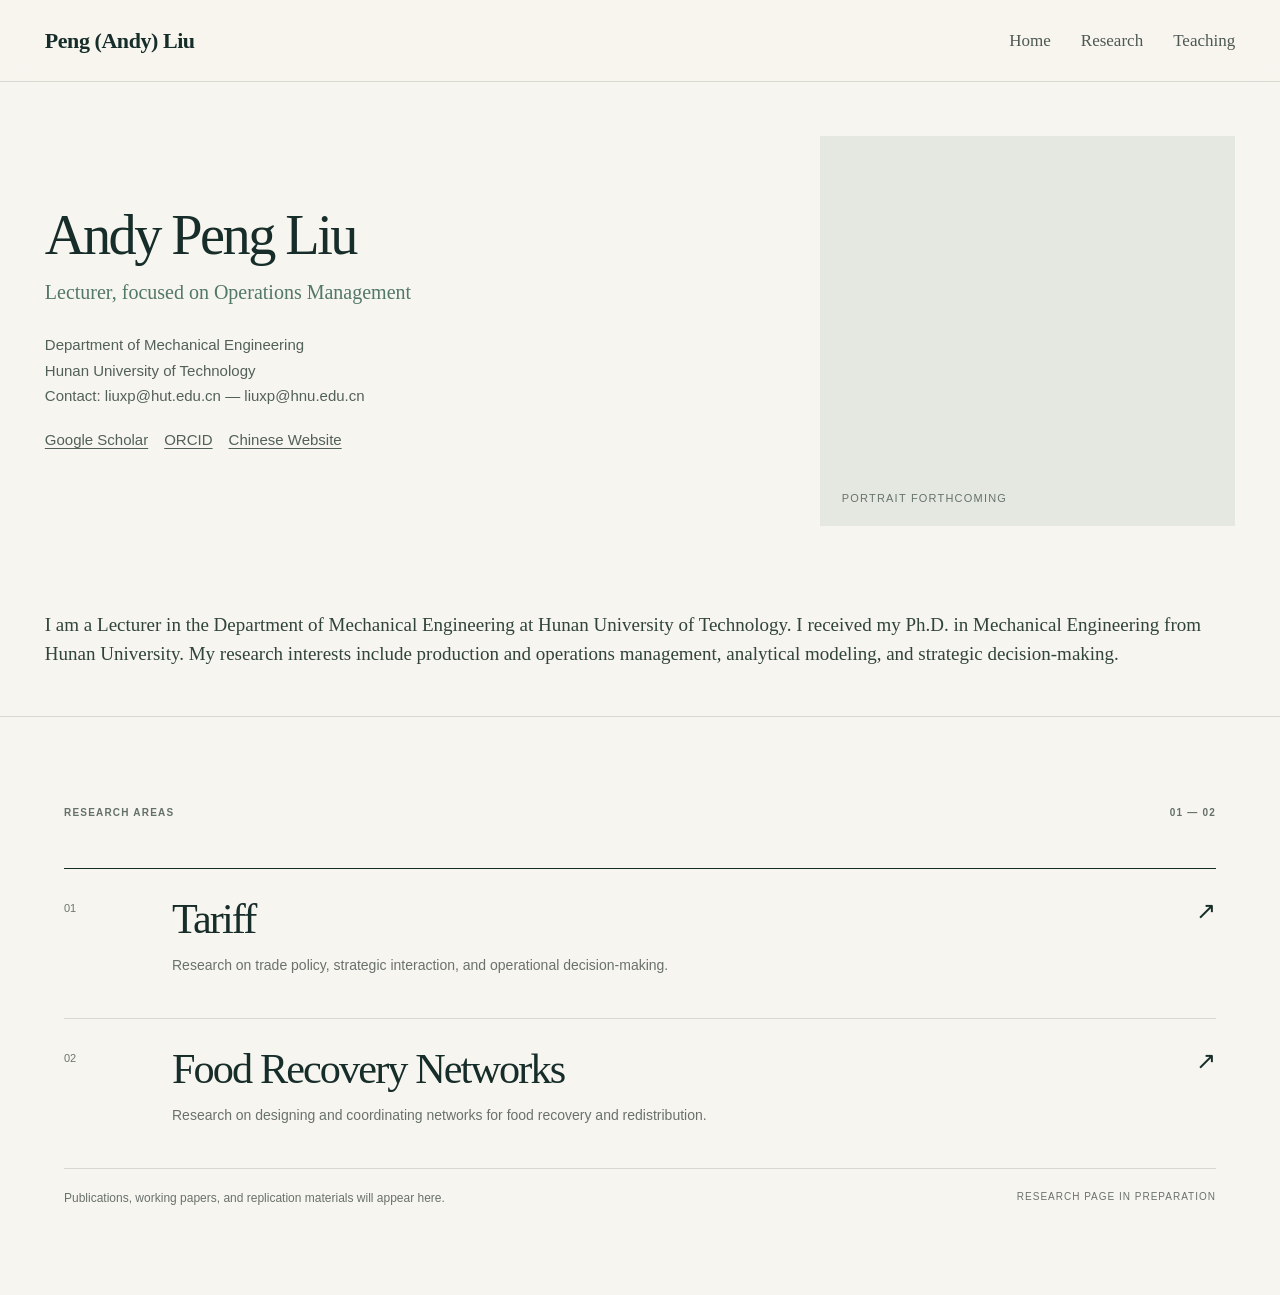
==== index.html @ fd083409 "Add files via upload" ====
<!doctype html>
<html lang="en">
  <head>
    <meta charset="utf-8" />
    <meta name="viewport" content="width=device-width, initial-scale=1" />
    <meta name="description" content="Academic homepage of Peng (Andy) Liu, Operations Management researcher." />
    <title>Peng (Andy) Liu | Operations Management</title>
    <link rel="stylesheet" href="styles.css" />
    <style>
      .site-header { justify-content: space-between; padding-left: 3.5vw; padding-right: 3.5vw; }
      .wordmark { font-family: Georgia, 'Times New Roman', serif; font-size: 22px; letter-spacing: -.02em; }
      .wordmark span, .contact-link { display: none; }
      nav { margin-left: auto; gap: 30px; font-family: Georgia, 'Times New Roman', serif; font-size: 17px; font-weight: 400; }
      .hero > .eyebrow { display: none; }
      .hero { min-height: 500px; padding: 3.5vh 3.5vw 24px; }
      .hero-grid { grid-template-columns: minmax(0, 1.08fr) minmax(300px, .62fr); gap: 4vw; max-width: 1280px; width: 100%; margin: 22px auto; align-items: center; }
      .intro-name { font-size: clamp(40px, 4.4vw, 66px); }
      .intro-role { font-family: Georgia, 'Times New Roman', serif; font-size: 20px; color: #527868; }
      .intro-details { margin-top: 28px; font-size: 15px; line-height: 1.7; color: #52605a; }
      .intro-details p { margin: 0; }
      .intro-bio { max-width: 690px; margin: 22px 0 0; font-family: Arial, Helvetica, sans-serif; font-size: 15px; line-height: 1.7; color: #52605a; }
      .intro-links { margin-top: 18px; display: flex; flex-wrap: wrap; gap: 16px; font-size: 15px; line-height: 1.7; color: #52605a; }
      .intro-links a { text-decoration: underline; text-underline-offset: 3px; }
      .portrait-placeholder { min-height: 390px; display: flex; align-items: flex-end; padding: 22px; background: #e5e8e1; color: #66736b; font-size: 11px; text-transform: uppercase; letter-spacing: .11em; }
      .bio-row { max-width: 1280px; width: 100%; margin: 62px auto 24px; font-family: Georgia, 'Times New Roman', serif; font-size: 19px; line-height: 1.55; color: #30443b; }
      .bio-row p { max-width: 100%; margin: 0; }
    </style>
  </head>
  <body>
    <main>
      <header class="site-header">
        <a class="wordmark" href="#home" aria-label="Peng (Andy) Liu home"><strong>Peng (Andy) Liu</strong></a>
        <nav aria-label="Main navigation"><a href="#home">Home</a><a href="research.html">Research</a><a href="teaching.html">Teaching</a></nav>
      </header>
      <section class="hero" id="home">
        <div class="hero-grid"><div><h1 class="intro-name">Andy Peng Liu</h1><p class="intro-role">Lecturer, focused on Operations Management</p><div class="intro-details"><p>Department of Mechanical Engineering</p><p>Hunan University of Technology</p><p>Contact: <a href="mailto:liuxp@hut.edu.cn">liuxp@hut.edu.cn</a> — <a href="mailto:liuxp@hnu.edu.cn">liuxp@hnu.edu.cn</a></p></div><div class="intro-links"><a href="https://scholar.google.com/citations?view_op=list_works&amp;hl=zh-CN&amp;user=Waus3XwAAAAJ" target="_blank" rel="noreferrer">Google Scholar</a><a href="https://orcid.org/0000-0003-0127-5025" target="_blank" rel="noreferrer">ORCID</a><a href="https://machine.hut.edu.cn/info/1627/24286.htm" target="_blank" rel="noreferrer">Chinese Website</a></div></div><div class="portrait-placeholder">Portrait forthcoming</div></div>
        <div class="bio-row"><p>I am a Lecturer in the Department of Mechanical Engineering at Hunan University of Technology. I received my Ph.D. in Mechanical Engineering from Hunan University. My research interests include production and operations management, analytical modeling, and strategic decision-making.</p></div>
      </section>
      <section class="research-section" id="research"><div class="section-label"><span>Research Areas</span><span>01 — 02</span></div><div class="research-list">
        <article class="research-card"><span class="research-number">01</span><div><h2>Tariff</h2><p>Research on trade policy, strategic interaction, and operational decision-making.</p></div><a class="card-arrow" href="research.html">↗</a></article>
        <article class="research-card"><span class="research-number">02</span><div><h2>Food Recovery Networks</h2><p>Research on designing and coordinating networks for food recovery and redistribution.</p></div><a class="card-arrow" href="research.html">↗</a></article>
      </div><div class="research-note"><p>Publications, working papers, and replication materials will appear here.</p><span>Research page in preparation</span></div></section>
    </main>
  </body>
</html>
---- styles.css ----
:root{--ink:#172d2a;--paper:#f7f5ef;--muted:#69716c;--line:#d7d8d0;--accent:#a7c8b8}*{box-sizing:border-box}html{scroll-behavior:smooth}body{margin:0;background:var(--paper);color:var(--ink);font-family:Arial,Helvetica,sans-serif}a{color:inherit;text-decoration:none}.site-header{min-height:82px;display:flex;align-items:center;justify-content:space-between;gap:24px;padding:0 5vw;border-bottom:1px solid var(--line);background:rgba(247,245,239,.94);position:sticky;top:0;z-index:5;backdrop-filter:blur(10px)}.wordmark{display:flex;align-items:center;gap:11px;font-size:14px}.wordmark span{display:grid;place-items:center;width:31px;height:31px;background:var(--ink);color:var(--paper);font-family:Georgia,serif;font-size:12px;border-radius:50%}.wordmark strong{font-weight:600}nav{display:flex;gap:28px;font-size:13px;color:#4d5852}nav a:hover,.contact-link:hover,.text-link:hover{color:#527868}.contact-link{font-size:13px;border-bottom:1px solid var(--ink);padding-bottom:3px}.hero{min-height:640px;padding:11vh 5vw 32px;display:flex;flex-direction:column;justify-content:space-between}.eyebrow,.section-label{text-transform:uppercase;letter-spacing:.12em;font-size:10px;font-weight:700;color:#63716a}.hero-grid{display:grid;grid-template-columns:minmax(0,1.45fr) minmax(250px,.55fr);gap:8vw;align-items:end;margin:50px 0}.intro-line{margin:0 0 15px;font-family:Georgia,serif;font-style:italic;font-size:18px;color:#527868}h1,h2{font-family:Georgia,'Times New Roman',serif;font-weight:400;letter-spacing:-.045em;margin:0}h1{max-width:850px;font-size:clamp(50px,7.3vw,113px);line-height:.94}.hero-copy{border-left:1px solid var(--line);padding-left:24px;max-width:350px}.hero-copy p{margin:0;font-size:16px;line-height:1.55}.hero-copy .role{margin-top:28px;font-size:12px;line-height:1.65;color:var(--muted)}.hero-footer{padding-top:20px;border-top:1px solid var(--line);display:flex;justify-content:space-between;font-size:12px;color:var(--muted)}.hero-footer a{color:var(--ink)}.research-section,.split-section{padding:90px 5vw;border-top:1px solid var(--line)}.section-label{display:flex;justify-content:space-between;margin-bottom:50px}.research-list{border-top:1px solid var(--ink)}.research-card{padding:28px 0;min-height:150px;border-bottom:1px solid var(--line);display:grid;grid-template-columns:90px minmax(0,1fr) 32px;gap:18px;align-items:start;transition:.2s}.research-card:hover{padding-left:14px;padding-right:14px;background:#eef0e9}.research-number{font-size:11px;color:#6c756e;padding-top:5px}.research-card h2{font-size:clamp(28px,3.3vw,50px);line-height:1.05}.research-card p{margin:13px 0 0;color:var(--muted);max-width:560px;line-height:1.5;font-size:14px}.card-arrow{font-size:24px;text-align:right}.research-note{display:flex;justify-content:space-between;gap:20px;padding-top:22px;color:var(--muted);font-size:12px}.research-note p{margin:0}.research-note span{text-transform:uppercase;letter-spacing:.1em;font-size:10px}.split-content{display:grid;grid-template-columns:1.15fr .65fr;gap:10vw;align-items:end}.split-content h2,.cv-section h2,footer h2{font-size:clamp(36px,4.3vw,65px);line-height:1.01}.split-content p{margin:0 0 24px;max-width:385px;color:var(--muted);line-height:1.6;font-size:14px}.text-link{font-size:13px;border-bottom:1px solid var(--ink);padding-bottom:5px}.cv-section{padding:90px 5vw;display:grid;grid-template-columns:1.15fr .65fr;gap:10vw;background:var(--ink);color:#f5f2e9}.cv-section .eyebrow{color:var(--accent);margin:0 0 22px}.cv-action{align-self:end}.cv-action p{font-size:14px;line-height:1.55;max-width:320px;color:#c7d1ca}.button-muted{display:inline-block;margin-top:18px;padding:12px 17px;border:1px solid #81958b;font-size:12px}footer{padding:90px 5vw 28px;display:grid;grid-template-columns:1.15fr .65fr;gap:60px 10vw}footer .eyebrow{margin:0 0 22px}.footer-links{align-self:end}.email-placeholder{font-family:Georgia,serif;font-size:22px;border-bottom:1px solid var(--ink);padding-bottom:6px}.footer-links p{margin:24px 0 0;color:var(--muted);font-size:12px}.copyright{grid-column:1/-1;padding-top:48px;margin:0;color:var(--muted);font-size:11px;border-top:1px solid var(--line)}@media(max-width:720px){.site-header{min-height:68px;padding:0 22px}.site-header nav,.contact-link{display:none}.hero{min-height:580px;padding:90px 22px 28px}.hero-grid,.split-content,.cv-section,footer{grid-template-columns:1fr;gap:34px}.hero-copy{border-left:0;border-top:1px solid var(--line);padding:18px 0 0}.hero-footer{gap:16px}.research-section,.split-section,.cv-section,footer{padding:64px 22px}.research-card{grid-template-columns:42px minmax(0,1fr) 24px}.research-card h2{font-size:31px}.research-note{flex-direction:column}.cv-section{gap:48px}footer{padding-bottom:24px}}
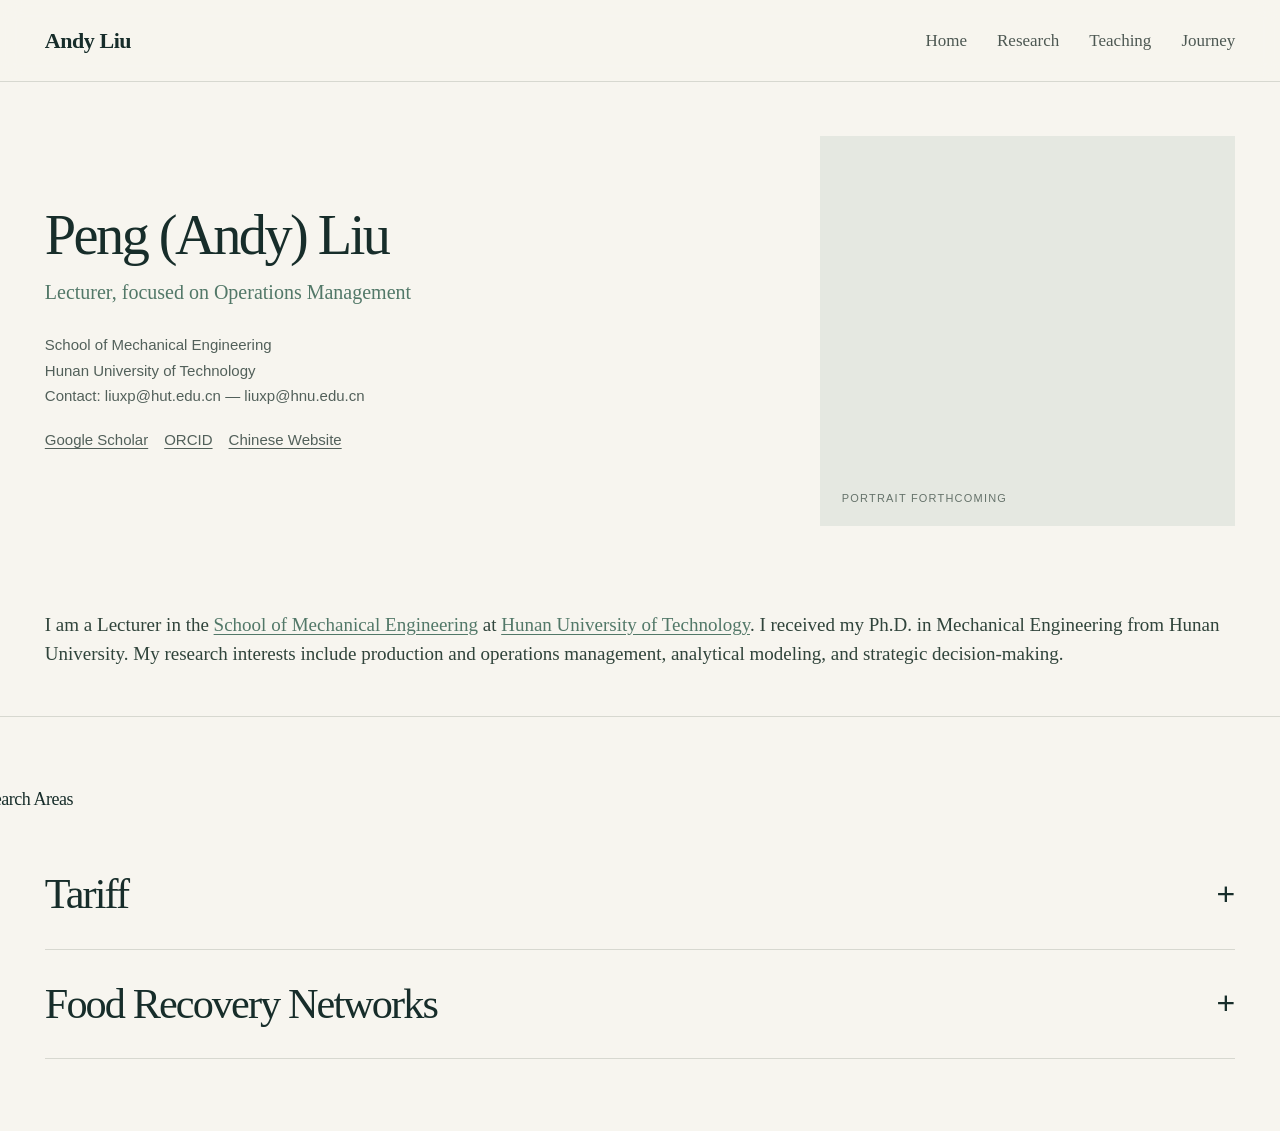
==== commit 1888f119: "Add files via upload" ====
--- a/index.html
+++ b/index.html
@@ -18,28 +18,39 @@
       .intro-role { font-family: Georgia, 'Times New Roman', serif; font-size: 20px; color: #527868; }
       .intro-details { margin-top: 28px; font-size: 15px; line-height: 1.7; color: #52605a; }
       .intro-details p { margin: 0; }
+      .bio-row .school-link { color: #527868; text-decoration: underline; text-underline-offset: 3px; }
       .intro-bio { max-width: 690px; margin: 22px 0 0; font-family: Arial, Helvetica, sans-serif; font-size: 15px; line-height: 1.7; color: #52605a; }
       .intro-links { margin-top: 18px; display: flex; flex-wrap: wrap; gap: 16px; font-size: 15px; line-height: 1.7; color: #52605a; }
       .intro-links a { text-decoration: underline; text-underline-offset: 3px; }
       .portrait-placeholder { min-height: 390px; display: flex; align-items: flex-end; padding: 22px; background: #e5e8e1; color: #66736b; font-size: 11px; text-transform: uppercase; letter-spacing: .11em; }
       .bio-row { max-width: 1280px; width: 100%; margin: 62px auto 24px; font-family: Georgia, 'Times New Roman', serif; font-size: 19px; line-height: 1.55; color: #30443b; }
       .bio-row p { max-width: 100%; margin: 0; }
+      .research-section { padding: 72px 3.5vw; }
+      .research-section > .section-label { max-width: 1280px; margin: 0 auto 30px; padding-left: 0; transform: translateX(-6vw); }
+      .research-section > .section-label span:first-child { color: #172d2a; font-family: Georgia, 'Times New Roman', serif; font-size: 18px; font-weight: 400; letter-spacing: -.025em; text-transform: none; }
+      .research-list { max-width: 1280px; margin: 0 auto; border-top: 0; }
+      .research-card { display: block; min-height: 0; padding: 32px 0; cursor: pointer; }
+      .research-card h2 { font-size: clamp(29px, 3.3vw, 47px); }
+      .research-number, .research-card p, .card-arrow, .research-note { display: none; }
+      .research-card summary { list-style: none; display: flex; align-items: center; justify-content: space-between; }.research-card summary::-webkit-details-marker { display: none; }
+      .research-card summary::after { content: '+'; font-size: 32px; font-weight: 300; }.research-card[open] summary::after { content: '−'; }
+      .research-card .area-description { display: block; max-width: 100%; margin: 20px 0 4px; color: #52605a; font-size: 16px; line-height: 1.72; }
     </style>
   </head>
   <body>
     <main>
       <header class="site-header">
-        <a class="wordmark" href="#home" aria-label="Peng (Andy) Liu home"><strong>Peng (Andy) Liu</strong></a>
-        <nav aria-label="Main navigation"><a href="#home">Home</a><a href="research.html">Research</a><a href="teaching.html">Teaching</a></nav>
+        <a class="wordmark" href="index.html" aria-label="Andy Liu home"><strong>Andy Liu</strong></a>
+        <nav aria-label="Main navigation"><a href="#home">Home</a><a href="research.html">Research</a><a href="teaching.html">Teaching</a><a href="journey.html">Journey</a></nav>
       </header>
       <section class="hero" id="home">
-        <div class="hero-grid"><div><h1 class="intro-name">Andy Peng Liu</h1><p class="intro-role">Lecturer, focused on Operations Management</p><div class="intro-details"><p>Department of Mechanical Engineering</p><p>Hunan University of Technology</p><p>Contact: <a href="mailto:liuxp@hut.edu.cn">liuxp@hut.edu.cn</a> — <a href="mailto:liuxp@hnu.edu.cn">liuxp@hnu.edu.cn</a></p></div><div class="intro-links"><a href="https://scholar.google.com/citations?view_op=list_works&amp;hl=zh-CN&amp;user=Waus3XwAAAAJ" target="_blank" rel="noreferrer">Google Scholar</a><a href="https://orcid.org/0000-0003-0127-5025" target="_blank" rel="noreferrer">ORCID</a><a href="https://machine.hut.edu.cn/info/1627/24286.htm" target="_blank" rel="noreferrer">Chinese Website</a></div></div><div class="portrait-placeholder">Portrait forthcoming</div></div>
-        <div class="bio-row"><p>I am a Lecturer in the Department of Mechanical Engineering at Hunan University of Technology. I received my Ph.D. in Mechanical Engineering from Hunan University. My research interests include production and operations management, analytical modeling, and strategic decision-making.</p></div>
+        <div class="hero-grid"><div><h1 class="intro-name">Peng (Andy) Liu</h1><p class="intro-role">Lecturer, focused on Operations Management</p><div class="intro-details"><p>School of Mechanical Engineering</p><p>Hunan University of Technology</p><p>Contact: <a href="mailto:liuxp@hut.edu.cn">liuxp@hut.edu.cn</a> — <a href="mailto:liuxp@hnu.edu.cn">liuxp@hnu.edu.cn</a></p></div><div class="intro-links"><a href="https://scholar.google.com/citations?view_op=list_works&amp;hl=zh-CN&amp;user=Waus3XwAAAAJ" target="_blank" rel="noreferrer">Google Scholar</a><a href="https://orcid.org/0000-0003-0127-5025" target="_blank" rel="noreferrer">ORCID</a><a href="https://machine.hut.edu.cn/info/1627/24286.htm" target="_blank" rel="noreferrer">Chinese Website</a></div></div><div class="portrait-placeholder">Portrait forthcoming</div></div>
+        <div class="bio-row"><p>I am a Lecturer in the <a class="school-link" href="https://machine.hut.edu.cn/" target="_blank" rel="noreferrer">School of Mechanical Engineering</a> at <a class="school-link" href="https://www.hut.edu.cn/" target="_blank" rel="noreferrer">Hunan University of Technology</a>. I received my Ph.D. in Mechanical Engineering from Hunan University. My research interests include production and operations management, analytical modeling, and strategic decision-making.</p></div>
       </section>
-      <section class="research-section" id="research"><div class="section-label"><span>Research Areas</span><span>01 — 02</span></div><div class="research-list">
-        <article class="research-card"><span class="research-number">01</span><div><h2>Tariff</h2><p>Research on trade policy, strategic interaction, and operational decision-making.</p></div><a class="card-arrow" href="research.html">↗</a></article>
-        <article class="research-card"><span class="research-number">02</span><div><h2>Food Recovery Networks</h2><p>Research on designing and coordinating networks for food recovery and redistribution.</p></div><a class="card-arrow" href="research.html">↗</a></article>
-      </div><div class="research-note"><p>Publications, working papers, and replication materials will appear here.</p><span>Research page in preparation</span></div></section>
+      <section class="research-section" id="research"><div class="section-label"><span>Research Areas</span><span></span></div><div class="research-list">
+        <details class="research-card"><summary><h2>Tariff</h2></summary><p class="area-description">I view tariffs not only as trade-policy instruments, but also as operational forces that reshape firms&apos; costs, pricing, sourcing, and production decisions. My interest is in how tariff changes alter strategic interactions across supply chains and, ultimately, firms&apos; operational choices.</p></details>
+        <details class="research-card"><summary><h2>Food Recovery Networks</h2></summary><p class="area-description">I view food recovery networks as a coordination and allocation problem. Decisions about recipient sourcing, matching, and the balance between quantity and variety affect both system performance and the social value created by food recovery.</p></details>
+      </div></section>
     </main>
   </body>
 </html>
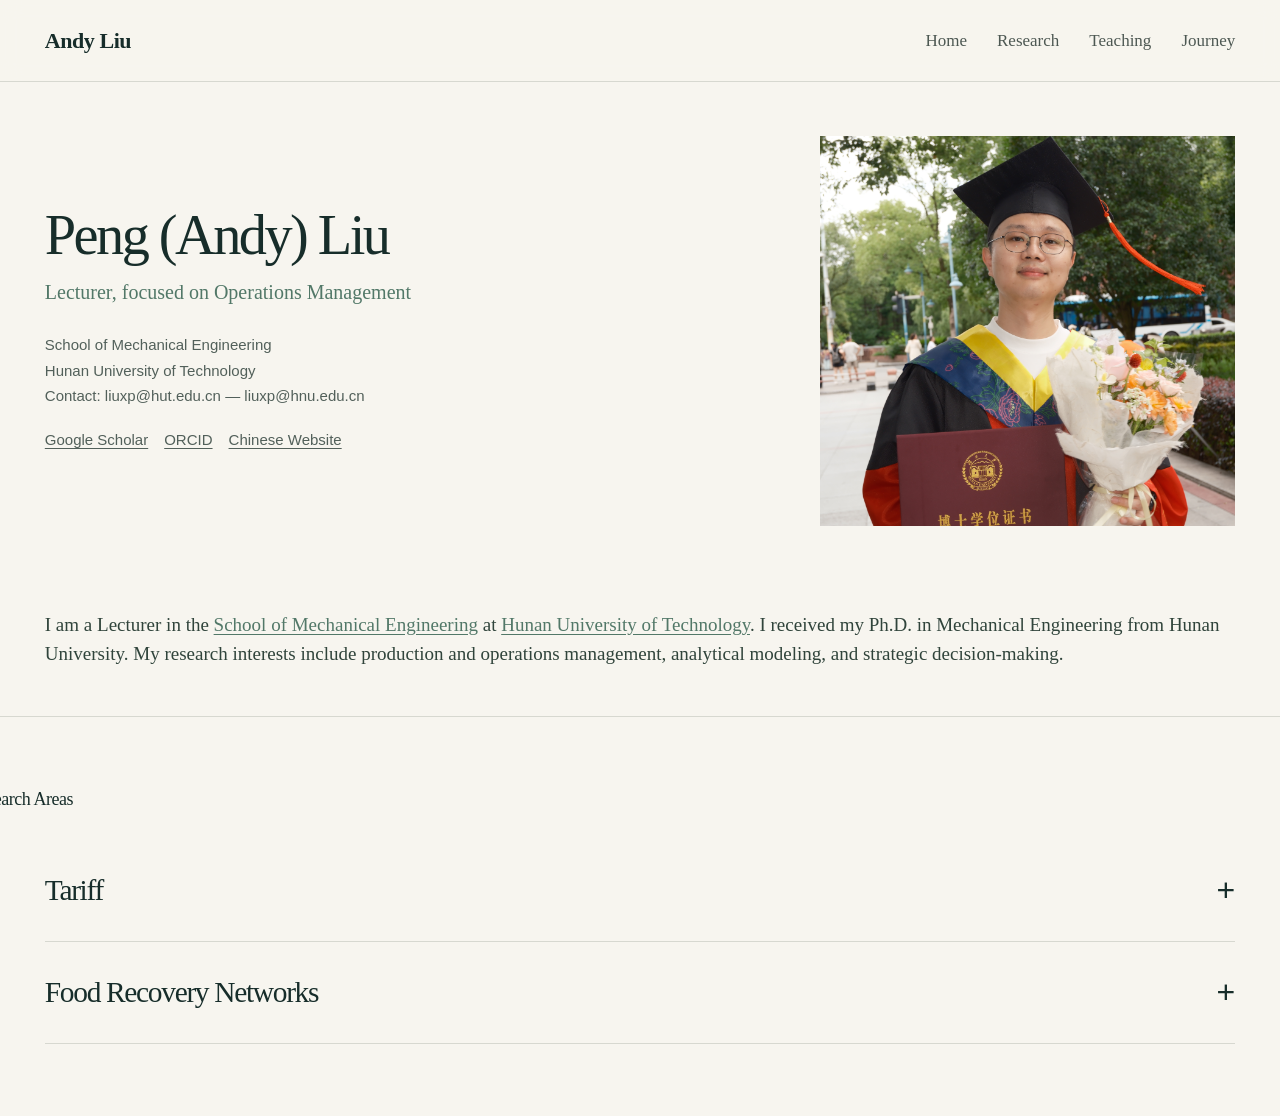
==== commit cef0ed7f: "Add files via upload" ====
--- a/index.html
+++ b/index.html
@@ -23,6 +23,7 @@
       .intro-links { margin-top: 18px; display: flex; flex-wrap: wrap; gap: 16px; font-size: 15px; line-height: 1.7; color: #52605a; }
       .intro-links a { text-decoration: underline; text-underline-offset: 3px; }
       .portrait-placeholder { min-height: 390px; display: flex; align-items: flex-end; padding: 22px; background: #e5e8e1; color: #66736b; font-size: 11px; text-transform: uppercase; letter-spacing: .11em; }
+      .portrait-image { display: block; width: 100%; min-height: 390px; height: 100%; object-fit: cover; object-position: center; background: #e5e8e1; }
       .bio-row { max-width: 1280px; width: 100%; margin: 62px auto 24px; font-family: Georgia, 'Times New Roman', serif; font-size: 19px; line-height: 1.55; color: #30443b; }
       .bio-row p { max-width: 100%; margin: 0; }
       .research-section { padding: 72px 3.5vw; }
@@ -30,7 +31,7 @@
       .research-section > .section-label span:first-child { color: #172d2a; font-family: Georgia, 'Times New Roman', serif; font-size: 18px; font-weight: 400; letter-spacing: -.025em; text-transform: none; }
       .research-list { max-width: 1280px; margin: 0 auto; border-top: 0; }
       .research-card { display: block; min-height: 0; padding: 32px 0; cursor: pointer; }
-      .research-card h2 { font-size: clamp(29px, 3.3vw, 47px); }
+      .research-card h2 { font-size: clamp(21px, 2.3vw, 32px); }
       .research-number, .research-card p, .card-arrow, .research-note { display: none; }
       .research-card summary { list-style: none; display: flex; align-items: center; justify-content: space-between; }.research-card summary::-webkit-details-marker { display: none; }
       .research-card summary::after { content: '+'; font-size: 32px; font-weight: 300; }.research-card[open] summary::after { content: '−'; }
@@ -44,7 +45,7 @@
         <nav aria-label="Main navigation"><a href="#home">Home</a><a href="research.html">Research</a><a href="teaching.html">Teaching</a><a href="journey.html">Journey</a></nav>
       </header>
       <section class="hero" id="home">
-        <div class="hero-grid"><div><h1 class="intro-name">Peng (Andy) Liu</h1><p class="intro-role">Lecturer, focused on Operations Management</p><div class="intro-details"><p>School of Mechanical Engineering</p><p>Hunan University of Technology</p><p>Contact: <a href="mailto:liuxp@hut.edu.cn">liuxp@hut.edu.cn</a> — <a href="mailto:liuxp@hnu.edu.cn">liuxp@hnu.edu.cn</a></p></div><div class="intro-links"><a href="https://scholar.google.com/citations?view_op=list_works&amp;hl=zh-CN&amp;user=Waus3XwAAAAJ" target="_blank" rel="noreferrer">Google Scholar</a><a href="https://orcid.org/0000-0003-0127-5025" target="_blank" rel="noreferrer">ORCID</a><a href="https://machine.hut.edu.cn/info/1627/24286.htm" target="_blank" rel="noreferrer">Chinese Website</a></div></div><div class="portrait-placeholder">Portrait forthcoming</div></div>
+        <div class="hero-grid"><div><h1 class="intro-name">Peng (Andy) Liu</h1><p class="intro-role">Lecturer, focused on Operations Management</p><div class="intro-details"><p>School of Mechanical Engineering</p><p>Hunan University of Technology</p><p>Contact: <a href="mailto:liuxp@hut.edu.cn">liuxp@hut.edu.cn</a> — <a href="mailto:liuxp@hnu.edu.cn">liuxp@hnu.edu.cn</a></p></div><div class="intro-links"><a href="https://scholar.google.com/citations?view_op=list_works&amp;hl=zh-CN&amp;user=Waus3XwAAAAJ" target="_blank" rel="noreferrer">Google Scholar</a><a href="https://orcid.org/0000-0003-0127-5025" target="_blank" rel="noreferrer">ORCID</a><a href="https://machine.hut.edu.cn/info/1627/24286.htm" target="_blank" rel="noreferrer">Chinese Website</a></div></div><img class="portrait-image" src="images/journey/phd-graduation-1.jpg" alt="Peng (Andy) Liu" /></div>
         <div class="bio-row"><p>I am a Lecturer in the <a class="school-link" href="https://machine.hut.edu.cn/" target="_blank" rel="noreferrer">School of Mechanical Engineering</a> at <a class="school-link" href="https://www.hut.edu.cn/" target="_blank" rel="noreferrer">Hunan University of Technology</a>. I received my Ph.D. in Mechanical Engineering from Hunan University. My research interests include production and operations management, analytical modeling, and strategic decision-making.</p></div>
       </section>
       <section class="research-section" id="research"><div class="section-label"><span>Research Areas</span><span></span></div><div class="research-list">
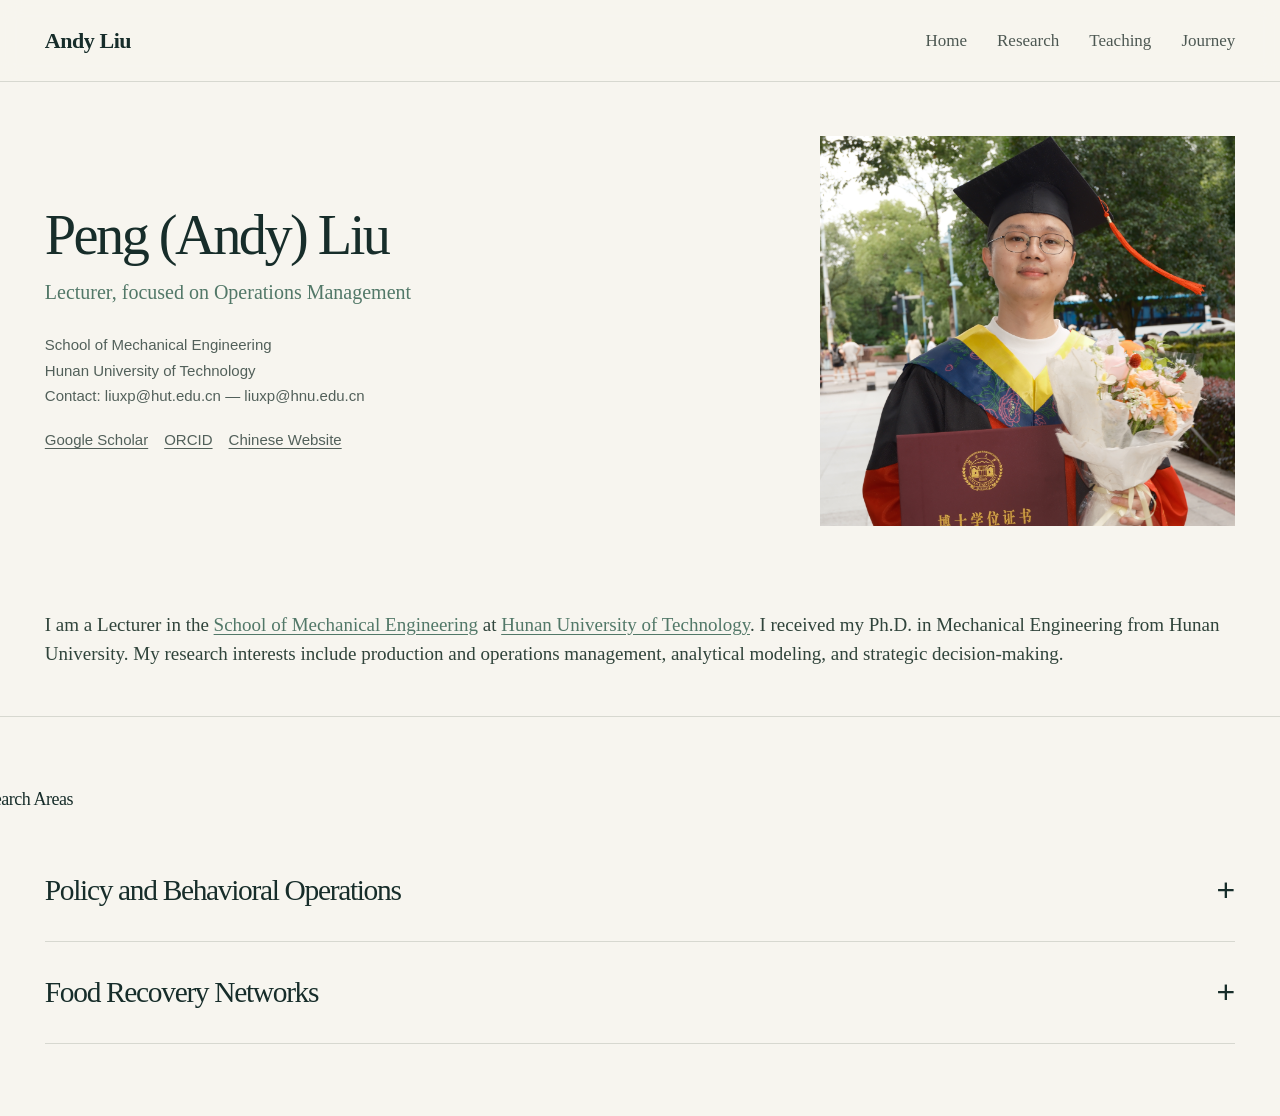
==== commit fda80fcd: "Update index.html" ====
--- a/index.html
+++ b/index.html
@@ -49,7 +49,7 @@
         <div class="bio-row"><p>I am a Lecturer in the <a class="school-link" href="https://machine.hut.edu.cn/" target="_blank" rel="noreferrer">School of Mechanical Engineering</a> at <a class="school-link" href="https://www.hut.edu.cn/" target="_blank" rel="noreferrer">Hunan University of Technology</a>. I received my Ph.D. in Mechanical Engineering from Hunan University. My research interests include production and operations management, analytical modeling, and strategic decision-making.</p></div>
       </section>
       <section class="research-section" id="research"><div class="section-label"><span>Research Areas</span><span></span></div><div class="research-list">
-        <details class="research-card"><summary><h2>Tariff</h2></summary><p class="area-description">I view tariffs not only as trade-policy instruments, but also as operational forces that reshape firms&apos; costs, pricing, sourcing, and production decisions. My interest is in how tariff changes alter strategic interactions across supply chains and, ultimately, firms&apos; operational choices.</p></details>
+        <details class="research-card"><summary><h2>Policy and Behavioral Operations</h2></summary><p class="area-description">I study how firms respond to policy interventions and emerging technologies, with a particular interest in tariffs, AI-related taxation, technology adoption, and strategic operational decision-making. Using analytical modeling and game theory, I examine how these forces shape firms&apos; behavior and interactions across markets and supply chains.</p></details>
         <details class="research-card"><summary><h2>Food Recovery Networks</h2></summary><p class="area-description">I view food recovery networks as a coordination and allocation problem. Decisions about recipient sourcing, matching, and the balance between quantity and variety affect both system performance and the social value created by food recovery.</p></details>
       </div></section>
     </main>
